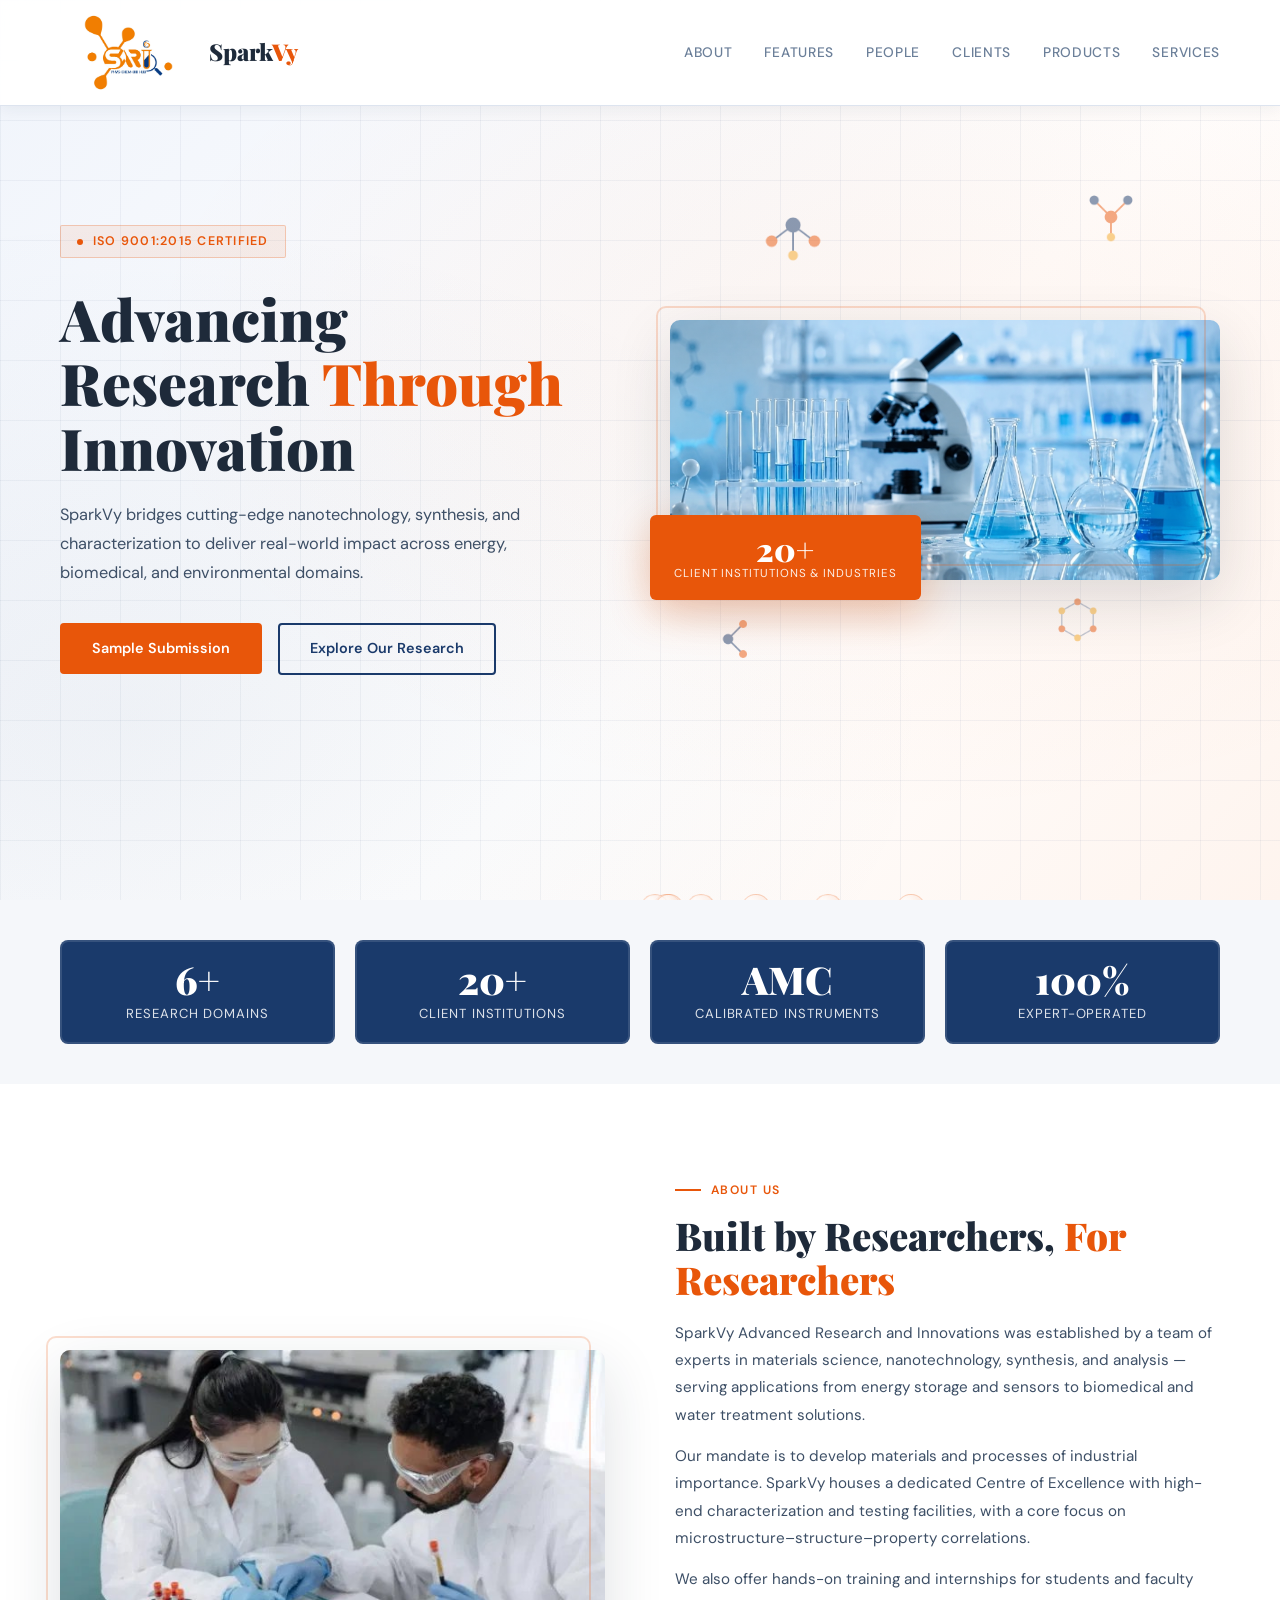
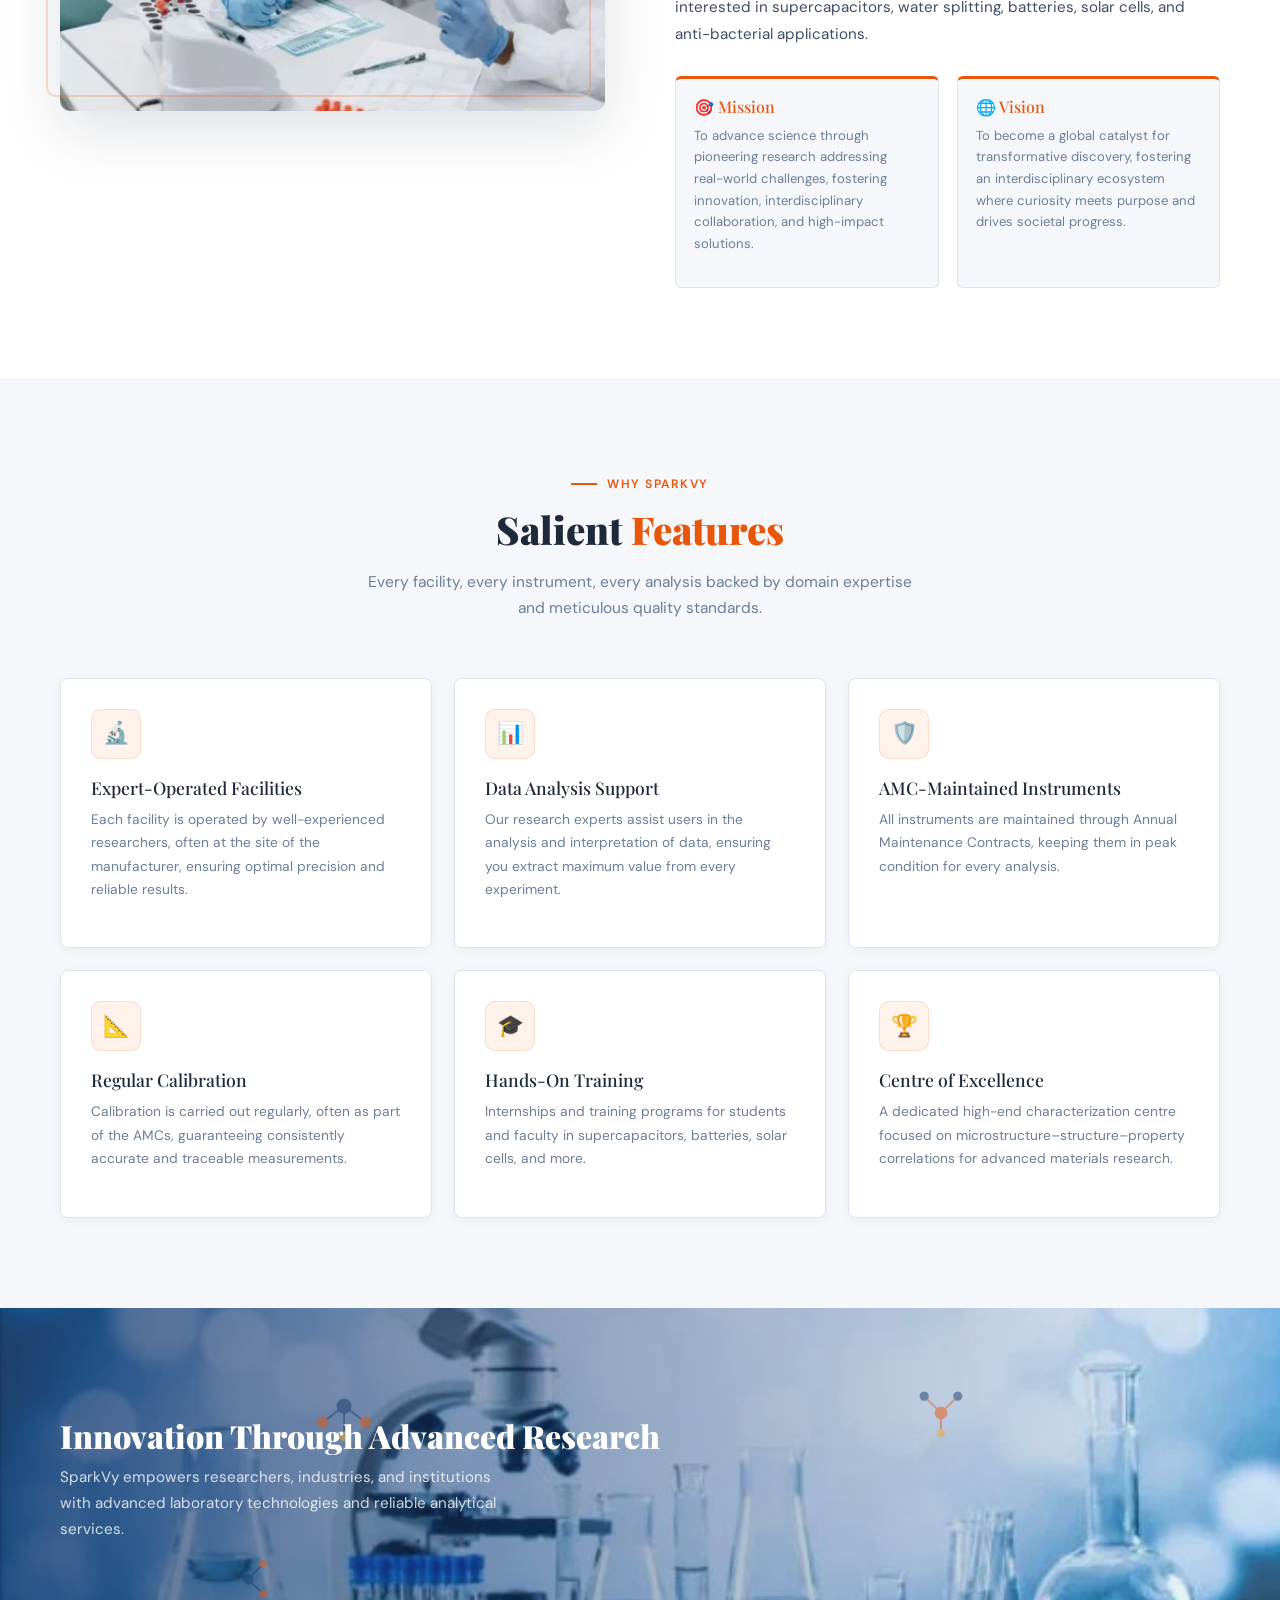
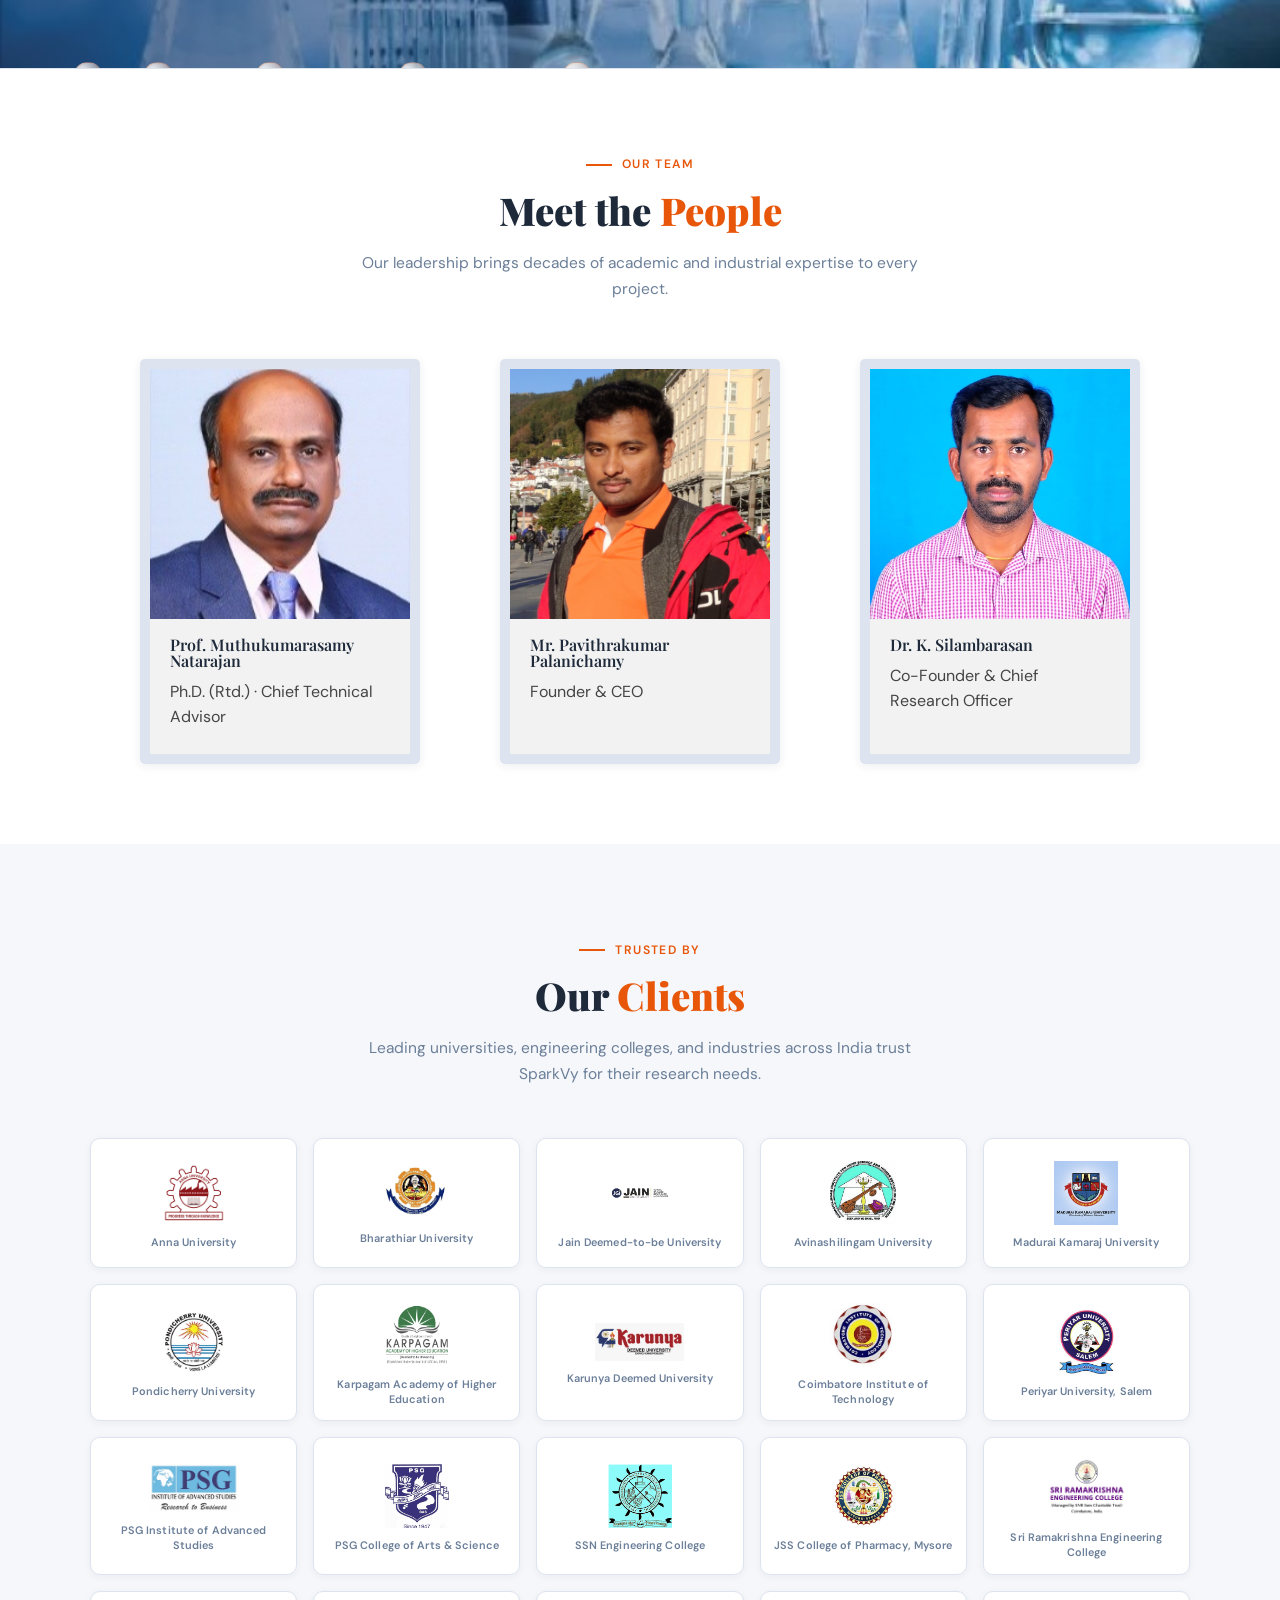
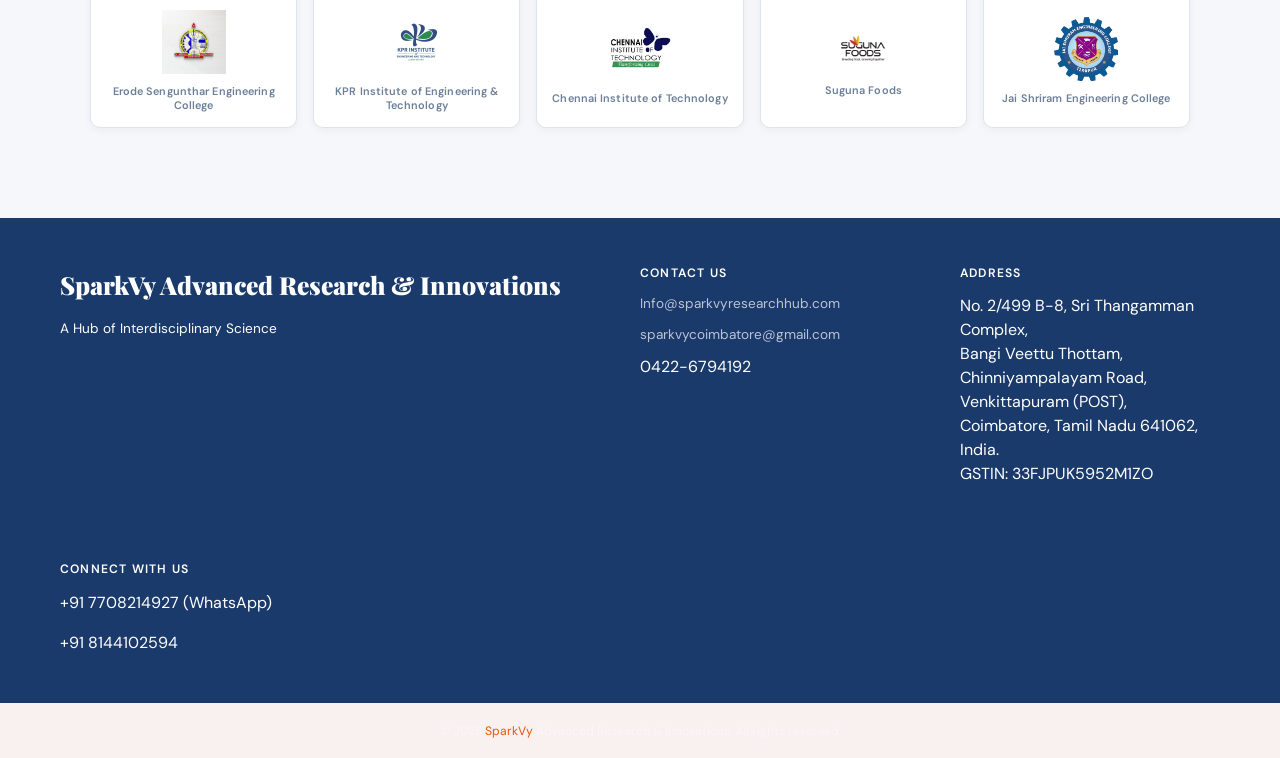
==== frontend/index.html @ 11bf5270 "Reorganize project into frontend and backend for deployment" ====
<!DOCTYPE html>
<html lang="en">
<head>
<meta charset="UTF-8">
<meta name="viewport" content="width=device-width, initial-scale=1.0">
<title>SparkVy – Advanced Research & Innovations</title>
<link href="https://fonts.googleapis.com/css2?family=Playfair+Display:wght@400;700;900&family=DM+Sans:wght@300;400;500;600&display=swap" rel="stylesheet">
<link href="https://cdn.jsdelivr.net/npm/bootstrap@5.3.3/dist/css/bootstrap.min.css" rel="stylesheet">
<link href="assets/chem-fx.css" rel="stylesheet">
<style>
  :root {
    --bg: #f5f7fa;
    --bg-alt: #ffffff;
    --bg-deep: #eef1f7;
    --accent: #e8560a;
    --orange: #d44a00;
    --blue: #1a3a6b;
    --text: #1e2a3a;
    --text-body: #3d4f66;
    --muted: #6b7f99;
    --border: #dde4ef;
    --white: #ffffff;
  }
  * { margin: 0; padding: 0; box-sizing: border-box; }
  html { scroll-behavior: smooth; }
  body { font-family: 'DM Sans', sans-serif; background: var(--bg); color: var(--text); overflow-x: hidden; }

  /* NAV */
  nav {
    position: fixed; top: 0; left: 0; width: 100%; z-index: 1000;
    display: flex; align-items: center; justify-content: space-between;
    padding: 14px 60px;
    background: rgba(255,255,255,0.94);
    backdrop-filter: blur(14px);
    border-bottom: 1px solid var(--border);
    box-shadow: 0 2px 16px rgba(30,42,58,0.07);
  }
  .nav-logo { display: flex; align-items: center; gap: 12px; }
  .nav-logo img { height: 77px; object-fit: contain; }
  .nav-brand { font-family: 'Playfair Display', serif; font-size: 1.45rem; font-weight: 900; color: var(--text); }
  .nav-brand span { color: var(--accent); }
  .nav-links { display: flex; gap: 32px; }
  .nav-links a { color: var(--muted); text-decoration: none; font-size: 0.86rem; font-weight: 500; letter-spacing: 0.05em; text-transform: uppercase; transition: color 0.3s; }
  .nav-links a:hover { color: var(--accent); }
  .nav-cta { background: var(--accent); color: #fff; padding: 10px 22px; border-radius: 4px; font-size: 0.84rem; font-weight: 600; text-decoration: none; transition: background 0.3s, transform 0.2s; }
  .nav-cta:hover { background: var(--orange); transform: translateY(-1px); }

  /* HERO */
  .hero {
    min-height: 100vh;
    display: grid; grid-template-columns: 1fr 1fr; align-items: center;
    padding: 0px 60px -100px; gap: 60px;
    position: relative; overflow: hidden;
    background: linear-gradient(135deg, #f0f4fb 0%, #ffffff 60%, #fef4ee 100%);
  }
  .hero::before {
    content: ''; position: absolute; inset: 0;
    background: radial-gradient(ellipse at 70% 40%, rgba(232,86,10,0.06) 0%, transparent 60%),
                radial-gradient(ellipse at 10% 80%, rgba(26,58,107,0.05) 0%, transparent 50%);
  }
  .hero-grid-bg {
    position: absolute; inset: 0;
    background-image: linear-gradient(rgba(26,58,107,0.05) 1px, transparent 1px),
                      linear-gradient(90deg, rgba(26,58,107,0.05) 1px, transparent 1px);
    background-size: 60px 60px;
  }
  .chem-fx-layer div{
    width: 30px !important;
    height: 30px !important;
}
.chem-fx-layer,
.chem-fx-layer::before,
.chem-fx-layer::after {
    opacity: 1;
    filter: brightness(1.0);
}
  .hero-content { position: relative; z-index: 1; }
  .hero-eyebrow {
    display: inline-flex; align-items: center; gap: 10px;
    background: rgba(232,86,10,0.08); border: 1px solid rgba(232,86,10,0.25);
    padding: 6px 16px; border-radius: 2px; margin-bottom: 28px;
  }
  .hero-eyebrow span { font-size: 0.78rem; letter-spacing: 0.1em; text-transform: uppercase; color: var(--accent); font-weight: 600; }
  .hero-eyebrow .dot { width: 6px; height: 6px; border-radius: 50%; background: var(--accent); }
  .hero h1 { font-family: 'Playfair Display', serif; font-size: clamp(2.6rem, 4.5vw, 3.8rem); line-height: 1.12; font-weight: 900; color: var(--text); margin-bottom: 22px; }
  .hero h1 em { font-style: normal; color: var(--accent); }
  .hero > .hero-content > p { font-size: 1.02rem; line-height: 1.75; color: var(--text-body); max-width: 500px; margin-bottom: 36px; font-weight: 400; }
  .hero-btns { display: flex; gap: 16px; flex-wrap: wrap; }
  .btn-primary { background: var(--accent); color: #fff; padding: 13px 30px; border-radius: 4px; font-size: 0.9rem; font-weight: 600; text-decoration: none; transition: all 0.3s; border: 2px solid var(--accent); }
  .btn-primary:hover { background: var(--orange); border-color: var(--orange); transform: translateY(-2px); box-shadow: 0 8px 24px rgba(232,86,10,0.25); }
  .btn-outline { background: transparent; color: var(--blue); padding: 13px 30px; border-radius: 4px; font-size: 0.9rem; font-weight: 600; text-decoration: none; border: 2px solid var(--blue); transition: all 0.3s; }
  .btn-outline:hover { background: var(--blue); color: #fff; }
  .hero-image-wrap { position: relative; z-index: 1; }
  .hero-image-wrap img { width: 100%; border-radius: 10px; box-shadow: 0 24px 80px rgba(30,42,58,0.18); border: 1px solid var(--border); }
  .hero-badge { position: absolute; bottom: -20px; left: -20px; background: var(--accent); color: #fff; padding: 18px 24px; border-radius: 6px; text-align: center; box-shadow: 0 12px 40px rgba(232,86,10,0.3); }
  .hero-badge .num { font-family: 'Playfair Display', serif; font-size: 2rem; font-weight: 900; line-height: 1; }
  .hero-badge .lbl { font-size: 0.72rem; text-transform: uppercase; letter-spacing: 0.08em; opacity: 0.9; }
  .note-banner { background: rgba(232,86,10,0.06); border: 1px solid rgba(232,86,10,0.2); border-radius: 6px; padding: 14px 20px; margin-top: 36px; display: flex; gap: 10px; align-items: flex-start; max-width: 620px; }
  .note-banner .nt { font-size: 0.78rem; color: var(--accent); font-weight: 700; flex-shrink: 0; margin-top: 2px; }
  .note-banner p { font-size: 0.82rem; color: var(--muted); line-height: 1.6; }
   
  /* STATS */
  .stats-bar { background: transparent; padding: 40px 60px; display: grid; grid-template-columns: repeat(4, minmax(160px,1fr)); gap: 20px; }
  .stat-item {
    display: grid;
    align-items: center;
    justify-items: center;
    gap: 6px;
    background: var(--blue);
    border-radius: 8px;
    padding: 18px 12px;
    border: 2px solid rgba(255,255,255,0.12);
  }
  .stat-item .val { font-family: 'Playfair Display', serif; font-size: 2.4rem; font-weight: 900; color: #fff; line-height: 1; }
  .stat-item .lab { font-size: 0.82rem; color: rgba(255,255,255,0.85); text-transform: uppercase; letter-spacing: 0.07em; }

  /* SHARED */
  section { padding: 90px 60px; }
  .sec-label { display: inline-flex; align-items: center; gap: 10px; margin-bottom: 14px; }
  .sec-label span { font-size: 0.76rem; letter-spacing: 0.12em; text-transform: uppercase; color: var(--accent); font-weight: 600; }
  .sec-label::before { content: ''; display: block; width: 26px; height: 2px; background: var(--accent); }
  h2.sec-title { font-family: 'Playfair Display', serif; font-size: clamp(1.9rem, 3vw, 2.6rem); font-weight: 900; line-height: 1.15; margin-bottom: 18px; color: var(--text); }
  h2.sec-title em { font-style: normal; color: var(--accent); }
  .sec-sub { color: var(--muted); font-size: 0.97rem; line-height: 1.7; max-width: 560px; }

  /* ABOUT */
  .about-section { background: var(--white); display: grid; grid-template-columns: 1fr 1fr; gap: 70px; align-items: center; }
  .about-image { position: relative; }
  .about-image img { width: 100%; border-radius: 10px; box-shadow: 0 20px 60px rgba(30,42,58,0.14); }
  .about-image-accent { position: absolute; top: -14px; left: -14px; width: 100%; height: 100%; border: 2px solid rgba(232,86,10,0.2); border-radius: 10px; pointer-events: none; }
  .about-text p { color: var(--text-body); line-height: 1.8; font-size: 0.95rem; margin-bottom: 14px; }
  .mission-vision { display: grid; grid-template-columns: 1fr 1fr; gap: 18px; margin-top: 28px; }
  .mv-card { background: var(--bg); border: 1px solid var(--border); border-radius: 6px; padding: 18px; border-top: 3px solid var(--accent); }
  .mv-card h4 { font-family: 'Playfair Display', serif; font-size: 1rem; margin-bottom: 8px; color: var(--accent); }
  .mv-card p { font-size: 0.82rem; color: var(--muted); line-height: 1.65; }

  /* FEATURES */
  .features-section { background: var(--bg); }
  .features-header { text-align: center; margin-bottom: 56px; }
  .features-header .sec-label { justify-content: center; }
  .features-header .sec-sub { margin: 0 auto; }
  .features-grid { display: grid; grid-template-columns: repeat(3,1fr); gap: 22px; }
  .feat-card { background: var(--white); border: 1px solid var(--border); border-radius: 8px; padding: 30px; transition: all 0.3s; position: relative; overflow: hidden; box-shadow: 0 2px 10px rgba(30,42,58,0.05); }
  .feat-card::before { content: ''; position: absolute; top: 0; left: 0; right: 0; height: 3px; background: linear-gradient(90deg, var(--accent), var(--orange)); transform: scaleX(0); transform-origin: left; transition: transform 0.3s; }
  .feat-card:hover { transform: translateY(-4px); border-color: rgba(232,86,10,0.2); box-shadow: 0 12px 32px rgba(30,42,58,0.1); }
  .feat-card:hover::before { transform: scaleX(1); }
  .feat-icon { width: 50px; height: 50px; border-radius: 10px; background: rgba(232,86,10,0.08); display: flex; align-items: center; justify-content: center; font-size: 1.35rem; margin-bottom: 18px; border: 1px solid rgba(232,86,10,0.15); }
  .feat-card h3 { font-family: 'Playfair Display', serif; font-size: 1.1rem; margin-bottom: 10px; color: var(--text); }
  .feat-card p { font-size: 0.86rem; color: var(--muted); line-height: 1.7; }

  /* LAB IMAGE BANNER */
  .lab-banner { padding: 0; overflow: hidden; height: 360px; position: relative; }
  .lab-banner img { width: 100%; height: 100%; object-fit: cover; display: block; }
  .lab-banner-overlay { position: absolute; inset: 0; background: linear-gradient(to right, rgba(26,58,107,0.75) 0%, rgba(26,58,107,0.3) 60%, transparent 100%); display: flex; align-items: center; padding: 0 60px; }
  .lab-banner-text h3 { font-family: 'Playfair Display', serif; font-size: 2rem; font-weight: 900; color: #fff; margin-bottom: 10px; }
  .lab-banner-text p { font-size: 0.95rem; color: rgba(255,255,255,0.8); max-width: 460px; line-height: 1.7; }

  /* APPLICATIONS */
  .applications-section { background: var(--bg-deep); }
  .apps-header { text-align: center; margin-bottom: 56px; }
  .apps-header .sec-label { justify-content: center; }
  .apps-grid { display: grid; grid-template-columns: repeat(4,1fr); gap: 18px; }
  .app-tile { aspect-ratio: 1; background: var(--white); border: 1px solid var(--border); border-radius: 8px; padding: 24px 18px; display: flex; flex-direction: column; align-items: center; justify-content: center; text-align: center; gap: 12px; transition: all 0.3s; box-shadow: 0 2px 10px rgba(30,42,58,0.05); }
  .app-tile:hover { background: rgba(232,86,10,0.04); border-color: rgba(232,86,10,0.25); transform: scale(1.03); box-shadow: 0 8px 24px rgba(30,42,58,0.1); }
  .app-tile .icon { font-size: 2rem; }
  .app-tile p { font-size: 0.82rem; font-weight: 500; color: var(--text-body); line-height: 1.4; }

  /* PEOPLE */
  .people-section{background:var(--white);border-top:1px solid var(--border);padding:80px 20px;}
.people-header{text-align:center;margin-bottom:56px;}
.people-header .sec-label{justify-content:center;}
.people-grid{display:grid;grid-template-columns:repeat(3,1fr);gap:80px;max-width:1000px;margin:0 auto;}
.person-card{background:#f2f2f2;border:10px solid var(--border);border-radius:5px;overflow:hidden;transition:all .3s ease;box-shadow:0 2px 10px rgba(30,42,58,.08);}
.person-card:hover{border-color:rgba(232,86,10,.3);transform:translateY(-5px);box-shadow:0 10px 28px rgba(30,42,58,.15);}
.people-img{width:100%;height:250px;object-fit:cover;display:block;}
.person-content{padding:18px 20px 24px;}
.person-card h3{font-family:'Playfair Display',serif;font-size:1.0rem;line-height:1.0;margin-bottom:10px;color:var(--text);font-weight:600;text-align:left;}
.person-card .role{font-size:1rem;color:#444;font-weight:400;line-height:1.6;text-align:left;}
@media(max-width:992px){.people-grid{grid-template-columns:repeat(2,1fr);}}
@media(max-width:600px){.people-grid{grid-template-columns:1fr;}.people-img{height:320px;}}
  /* CLIENTS */
  .clients-section { background: var(--bg); }
  .clients-header { text-align: center; margin-bottom: 50px; }
  .clients-header .sec-label { justify-content: center; }
  .clients-grid { display: grid; grid-template-columns: repeat(5,1fr); gap: 16px; max-width: 1100px; margin: 0 auto; }
  .client-chip {
    background: var(--white); border: 1px solid var(--border); border-radius: 10px;
    padding: 18px 12px 14px; text-align: center;
    display: flex; flex-direction: column; align-items: center; justify-content: center; gap: 10px;
    transition: all 0.25s; box-shadow: 0 2px 8px rgba(30,42,58,0.05);
    min-height: 130px;
  }
  .client-chip:hover { background: var(--white); border-color: rgba(232,86,10,0.35); transform: translateY(-4px); box-shadow: 0 10px 28px rgba(30,42,58,0.1); }
  .client-chip img { width: 100%; max-width: 90px; max-height: 64px; object-fit: contain; object-position: center; filter: grayscale(15%); transition: filter 0.25s; }
  .client-chip:hover img { filter: grayscale(0%); }
  .client-chip .chip-name { font-size: 0.68rem; color: var(--muted); font-weight: 600; line-height: 1.35; letter-spacing: 0.01em; }

  /* FOOTER */
  footer { background: var(--blue); padding: 48px 60px 32px; display: grid; grid-template-columns: 2fr 1fr 1fr; gap: 60px; }
  .footer-brand .nav-brand { font-size: 1.55rem; margin-bottom: 14px; display: block; color: #fff; }
  .footer-brand .nav-brand span { color: var(--accent); }
  .footer-brand p { font-size: 0.85rem; color: #ffffff; line-height: 1.7; max-width: 300px; }
  .footer-col h4 { font-size: 0.76rem; text-transform: uppercase; letter-spacing: 0.1em; color: rgb(255, 255, 255); margin-bottom: 14px; font-weight: 600; }
  .footer-col a { display: block; color: rgba(255,255,255,0.7); font-size: 0.85rem; text-decoration: none; margin-bottom: 10px; transition: color 0.3s; }
  .footer-col a:hover { color: #fff; }
  .footer-col p { color: #ffffff; }
  .footer-bottom { padding: 18px 60px; text-align: center; border-top: 1px solid rgba(255,255,255,0.1); font-size: 0.76rem; color: rgba(255,255,255,0.45); background: rgba(249, 240, 240, 0.985); }
  .footer-bottom span { color: var(--accent); }

  @keyframes fadeUp { from { opacity:0; transform:translateY(24px); } to { opacity:1; transform:translateY(0); } }
  .hero-content > * { animation: fadeUp 0.7s ease both; }
  .hero-content > *:nth-child(1) { animation-delay: 0.1s; }
  .hero-content > *:nth-child(2) { animation-delay: 0.2s; }
  .hero-content > *:nth-child(3) { animation-delay: 0.3s; }
  .hero-content > *:nth-child(4) { animation-delay: 0.4s; }
  .hero-image-wrap { animation: fadeUp 0.8s 0.35s ease both; }

  @media (max-width: 900px) {
    nav { padding: 12px 20px; }
    .nav-links { display: none; }
    section { padding: 60px 20px; }
    .hero { grid-template-columns: 1fr; padding: 100px 20px 60px; }
    .hero-image-wrap { display: none; }
    .clients-grid { grid-template-columns: repeat(3, 1fr); }
    .about-section { grid-template-columns: 1fr; }
    .features-grid { grid-template-columns: 1fr; }
    .people-grid { grid-template-columns: 1fr 1fr; }
    .clients-grid { grid-template-columns: repeat(3,1fr); }
    .apps-grid { grid-template-columns: repeat(2,1fr); }
    .stats-bar { grid-template-columns: repeat(2,1fr); padding: 30px 20px; }
    .lab-banner { height: 220px; }
    .lab-banner-overlay { padding: 0 24px; }
    footer { grid-template-columns: 1fr; gap: 28px; padding: 36px 20px 20px; }
    .footer-bottom { padding: 14px 20px; }
  }
</style>
</head>
<body>

<!-- NAV -->
<nav>
  <div class="nav-logo">
    <img src="images/logo.jpeg" loading="lazy">
    <span class="nav-brand">Spark<span>Vy</span></span>
  </div>
  <div class="nav-links">
    <a href="#about">About</a>
    <a href="#features">Features</a>
    <a href="#people">People</a>
    <a href="#clients">Clients</a>
    <a href="products.html">Products</a>
    <a href="services.html">Services</a>
  </div>
  
  
</nav>

<!-- HERO -->
<section class="hero" id="home">
  <div class="hero-grid-bg"></div>
  <div class="chem-fx-layer"></div>
  <div class="hero-content">
    <div class="hero-eyebrow"><div class="dot"></div><span>ISO 9001:2015 CERTIFIED</span></div>
    <h1>Advancing Research <em>Through</em> Innovation </h1>
    <p>SparkVy bridges cutting-edge nanotechnology, synthesis, and characterization to deliver real-world impact across energy, biomedical, and environmental domains.</p>
    <div class="hero-btns">
      <a href="registration.html" class="btn-primary" id="regBtn" onclick="handleRegClick(event)">Sample Submission</a>
      <a href="#about" class="btn-outline">Explore Our Research</a>
      
    </div>
    
  </div>
  <div class="about-image">
    <img src="images/image1.png" alt="">
    <div class="about-image-accent"></div>

    <div class="hero-badge"><div class="num">20+</div><div class="lbl">Client Institutions & Industries</div></div>
  </div>
</section>

<!-- STATS -->
<div class="stats-bar">
  <div class="stat-item"><div class="val">6+</div><div class="lab">Research Domains</div></div>
  <div class="stat-item"><div class="val">20+</div><div class="lab">Client Institutions</div></div>
  <div class="stat-item"><div class="val">AMC</div><div class="lab">Calibrated Instruments</div></div>
  <div class="stat-item"><div class="val">100%</div><div class="lab">Expert-Operated</div></div>
</div>

<!-- ABOUT -->
<section class="about-section" id="about">
  <div class="about-image reveal">
    <img src="[data-uri]" alt="SparkVy Researchers at Work">
    <div class="about-image-accent"></div>
  </div>
  <div class="about-text reveal delay-1">
    <div class="sec-label"><span>About Us</span></div>
    <h2 class="sec-title">Built by Researchers, <em>For Researchers</em></h2>
    <p>SparkVy Advanced Research and Innovations was established by a team of experts in materials science, nanotechnology, synthesis, and analysis — serving applications from energy storage and sensors to biomedical and water treatment solutions.</p>
    <p>Our mandate is to develop materials and processes of industrial importance. SparkVy houses a dedicated Centre of Excellence with high-end characterization and testing facilities, with a core focus on microstructure–structure–property correlations.</p>
    <p>We also offer hands-on training and internships for students and faculty interested in supercapacitors, water splitting, batteries, solar cells, and anti-bacterial applications.</p>
    <div class="mission-vision">
      <div class="mv-card reveal delay-2">
        <h4>🎯 Mission</h4>
        <p>To advance science through pioneering research addressing real-world challenges, fostering innovation, interdisciplinary collaboration, and high-impact solutions.</p>
      </div>
      <div class="mv-card reveal delay-3">
        <h4>🌐 Vision</h4>
        <p>To become a global catalyst for transformative discovery, fostering an interdisciplinary ecosystem where curiosity meets purpose and drives societal progress.</p>
      </div>
    </div>
  </div>
</section>

<!-- FEATURES -->
<section class="features-section" id="features">
  <div class="features-header reveal">
    <div class="sec-label"><span>Why SparkVy</span></div>
    <h2 class="sec-title">Salient <em>Features</em></h2>
    <p class="sec-sub">Every facility, every instrument, every analysis backed by domain expertise and meticulous quality standards.</p>
  </div>
  <div class="features-grid">
    <div class="feat-card reveal chem-hover-lift"><div class="feat-icon">🔬</div><h3>Expert-Operated Facilities</h3><p>Each facility is operated by well-experienced researchers, often at the site of the manufacturer, ensuring optimal precision and reliable results.</p></div>
    <div class="feat-card reveal delay-1 chem-hover-lift"><div class="feat-icon">📊</div><h3>Data Analysis Support</h3><p>Our research experts assist users in the analysis and interpretation of data, ensuring you extract maximum value from every experiment.</p></div>
    <div class="feat-card reveal delay-2 chem-hover-lift"><div class="feat-icon">🛡️</div><h3>AMC-Maintained Instruments</h3><p>All instruments are maintained through Annual Maintenance Contracts, keeping them in peak condition for every analysis.</p></div>
    <div class="feat-card reveal delay-3 chem-hover-lift"><div class="feat-icon">📐</div><h3>Regular Calibration</h3><p>Calibration is carried out regularly, often as part of the AMCs, guaranteeing consistently accurate and traceable measurements.</p></div>
    <div class="feat-card reveal delay-4 chem-hover-lift"><div class="feat-icon">🎓</div><h3>Hands-On Training</h3><p>Internships and training programs for students and faculty in supercapacitors, batteries, solar cells, and more.</p></div>
    <div class="feat-card reveal delay-5 chem-hover-lift"><div class="feat-icon">🏆</div><h3>Centre of Excellence</h3><p>A dedicated high-end characterization centre focused on microstructure–structure–property correlations for advanced materials research.</p></div>
  </div>
</section>

<!-- LAB BANNER (Image 2 full-width) -->
<div class="lab-banner">
  <img src="[data-uri]" alt="SparkVy Laboratory">
  <div class="lab-banner-overlay">
    <div class="chem-fx-layer"></div>
    <div class="lab-banner-text reveal">
      <h3>Innovation Through Advanced Research</h3>
      <p>SparkVy empowers researchers, industries, and institutions with advanced laboratory technologies and reliable analytical services.</p>
    </div>
  </div>
</div>


<!-- PEOPLE -->
<section class="people-section" id="people">
  <div class="people-header reveal">
    <div class="sec-label"><span>Our Team</span></div>
    <h2 class="sec-title">Meet the <em>People</em></h2>
    <p class="sec-sub" style="margin:0 auto;">Our leadership brings decades of academic and industrial expertise to every project.</p>
  </div>

  <div class="people-grid">
    
    <div class="person-card reveal chem-hover-lift">
      <div class="person-img">
        <img class="people-img" src="images/Muthu.jpg" alt="" loading="lazy">
      </div>
      <div class="person-content">
        <h3>Prof. Muthukumarasamy Natarajan</h3>
        <div class="role">Ph.D. (Rtd.) · Chief Technical Advisor</div>
      </div>
    </div>

    <div class="person-card reveal delay-1 chem-hover-lift">
      <div class="person-img">
        <img class="people-img" src="images/pavi.jpg" alt="" loading="lazy">
      </div>
      <div class="person-content">
        <h3>Mr. Pavithrakumar Palanichamy</h3>
        <div class="role">Founder & CEO</div>
      </div>
    </div>

    <div class="person-card reveal delay-2 chem-hover-lift">
      <div class="person-img">
        <img class="people-img" src="images/silam.jpg" alt="" loading="lazy">
      </div>
      <div class="person-content">
        <h3>Dr. K. Silambarasan</h3>
        <div class="role">Co-Founder & Chief Research Officer</div>
      </div>
    </div>

  </div>
</section>  

<!-- CLIENTS -->
<section class="clients-section" id="clients">
  <div class="clients-header reveal">
    <div class="sec-label"><span>Trusted By</span></div>
    <h2 class="sec-title">Our <em>Clients</em></h2>
    <p class="sec-sub" style="margin:0 auto;">Leading universities, engineering colleges, and industries across India trust SparkVy for their research needs.</p>
  </div>
  <div class="clients-grid reveal delay-1">
    <div class="client-chip">
      <img src="images/1_Anna University.png" alt="Anna University" loading="lazy">
      <span class="chip-name">Anna University</span>
    </div>
    <div class="client-chip">
      <img src="images/2_Bharathiar University.webp" alt="Bharathiar University" loading="lazy">
      <span class="chip-name">Bharathiar University</span>
    </div>
    <div class="client-chip">
      <img src="images/2_Jain University.jpeg" alt="Jain University" loading="lazy">
      <span class="chip-name">Jain Deemed-to-be University</span>
    </div>
    <div class="client-chip">
      <img src="images/3_Avinashilingam university.jpg" alt="Avinashilingam University" loading="lazy">
      <span class="chip-name">Avinashilingam University</span>
    </div>
    <div class="client-chip">
      <img src="images/4_Madurai Kamaraj University.jpg" alt="Madurai Kamaraj University" loading="lazy">
      <span class="chip-name">Madurai Kamaraj University</span>
    </div>
    <div class="client-chip">
      <img src="images/4_Puducheryy university.jpeg" alt="Pondicherry University" loading="lazy">
      <span class="chip-name">Pondicherry University</span>
    </div>
    <div class="client-chip">
      <img src="images/5_karpagam.jpg" alt="Karpagam Academy of Higher Education" loading="lazy">
      <span class="chip-name">Karpagam Academy of Higher Education</span>
    </div>
    <div class="client-chip">
      <img src="images/6_.jpg" alt="Karunya Deemed University" loading="lazy">
      <span class="chip-name">Karunya Deemed University</span>
    </div>
    <div class="client-chip">
      <img src="images/7_CIT.jpg" alt="Coimbatore Institute of Technology" loading="lazy">
      <span class="chip-name">Coimbatore Institute of Technology</span>
    </div>
    <div class="client-chip">
      <img src="images/7_Periyar University.jpg" alt="Periyar University" loading="lazy">
      <span class="chip-name">Periyar University, Salem</span>
    </div>
    <div class="client-chip">
      <img src="images/8.jpg" alt="PSG Institute of Advanced Studies" loading="lazy">
      <span class="chip-name">PSG Institute of Advanced Studies</span>
    </div>
    <div class="client-chip">
      <img src="images/9_PSG_CAS.jpg" alt="PSG College of Arts & Science" loading="lazy">
      <span class="chip-name">PSG College of Arts &amp; Science</span>
    </div>
    <div class="client-chip">
      <img src="images/10_SSN-engineering-college-logo.png" alt="SSN Engineering College" loading="lazy">
      <span class="chip-name">SSN Engineering College</span>
    </div>
    <div class="client-chip">
      <img src="images/11_JSS Mysore.png" alt="JSS College of Pharmacy Mysore" loading="lazy">
      <span class="chip-name">JSS College of Pharmacy, Mysore</span>
    </div>
    <div class="client-chip">
      <img src="images/12_SREC.png" alt="Sri Ramakrishna Engineering College" loading="lazy">
      <span class="chip-name">Sri Ramakrishna Engineering College</span>
    </div>
    <div class="client-chip">
      <img src="images/13_Erode Sengunthar.jpeg" alt="Erode Sengunthar Engineering College" loading="lazy">
      <span class="chip-name">Erode Sengunthar Engineering College</span>
    </div>
    <div class="client-chip">
      <img src="images/14_KPR.jpg" alt="KPR Institute of Engineering and Technology" loading="lazy">
      <span class="chip-name">KPR Institute of Engineering &amp; Technology</span>
    </div>
    <div class="client-chip">
      <img src="images/15_CIT Chennai logo.jpeg" alt="Chennai Institute of Technology" loading="lazy">
      <span class="chip-name">Chennai Institute of Technology</span>
    </div>
    <div class="client-chip">
      <img src="images/16_Suguna Foods.png" alt="Suguna Foods" loading="lazy">
      <span class="chip-name">Suguna Foods</span>
    </div>
    <div class="client-chip">
      <img src="images/Jaishriram.jpg" alt="Jai Shriram Engineering College" loading="lazy">
      <span class="chip-name">Jai Shriram Engineering College</span>
    </div>
  </div>
</section>

<!-- FOOTER -->
<footer>
  <div class="footer-brand">
    <span class="nav-brand">SparkVy Advanced Research &amp; Innovations</span>
    <p>A Hub of Interdisciplinary Science</p>
  </div>
  <div class="footer-col">
    <h4>Contact Us</h4>
    <a href="mailto:Info@sparkvyresearchhub.com">Info@sparkvyresearchhub.com</a>
    <a href="mailto:sparkvycoimbatore@gmail.com">sparkvycoimbatore@gmail.com</a>
    <p>0422-6794192</p>
  </div>
  <div class="footer-col">
    <h4>Address</h4>
    <p>No. 2/499 B-8, Sri Thangamman Complex,<br>
       Bangi Veettu Thottam, Chinniyampalayam Road,<br>
       Venkittapuram (POST),<br>
       Coimbatore, Tamil Nadu 641062,<br>
       India.<br>
       GSTIN: 33FJPUK5952M1ZO</p>
  </div>
  <div class="footer-col">
    <h4>Connect With Us</h4>
    <p>+91 7708214927 (WhatsApp)</p>
    <p>+91 8144102594</p>
  </div>
</footer>
<div class="footer-bottom">© 2025 <span>SparkVy</span> Advanced Research &amp; Innovations. All rights reserved.</div>
<script src="https://cdn.jsdelivr.net/npm/bootstrap@5.3.3/dist/js/bootstrap.bundle.min.js"></script>

<!-- ═══════════════════════════════════════════════
     AUTH MODAL
═══════════════════════════════════════════════ -->
<style>
  /* ── Modal Overlay ── */
  #authOverlay {
    display: none;
    position: fixed; inset: 0; z-index: 2000;
    background: rgba(10,22,40,0.72);
    backdrop-filter: blur(6px);
    align-items: center; justify-content: center;
  }
  #authOverlay.open { display: flex; }

  #authBox {
    background: #fff;
    border-radius: 16px;
    padding: 40px 36px 32px;
    width: 100%; max-width: 420px;
    box-shadow: 0 32px 80px rgba(10,22,40,0.22);
    position: relative;
    animation: slideUp 0.28s ease;
  }
  @keyframes slideUp {
    from { opacity:0; transform: translateY(24px); }
    to   { opacity:1; transform: translateY(0); }
  }

  #authBox .close-btn {
    position: absolute; top: 14px; right: 18px;
    font-size: 1.5rem; color: #6b7f99; cursor: pointer;
    background: none; border: none; line-height: 1;
  }
  #authBox .close-btn:hover { color: #e8560a; }

  #authBox .auth-logo {
    font-family: 'Playfair Display', serif;
    font-size: 1.35rem; font-weight: 900; color: #1e2a3a;
    margin-bottom: 6px;
  }
  #authBox .auth-logo span { color: #e8560a; }
  #authBox .auth-sub {
    font-size: 0.85rem; color: #6b7f99; margin-bottom: 24px;
  }

  /* Tabs */
  #authTabs { display: flex; gap: 0; margin-bottom: 24px; border-bottom: 2px solid #dde4ef; }
  .auth-tab {
    flex: 1; padding: 10px 0; text-align: center;
    font-size: 0.85rem; font-weight: 600; color: #6b7f99;
    cursor: pointer; border-bottom: 2px solid transparent;
    margin-bottom: -2px; transition: all 0.2s;
    background: none; border-top: none; border-left: none; border-right: none;
  }
  .auth-tab.active { color: #e8560a; border-bottom-color: #e8560a; }

  /* Form fields */
  .auth-panel { display: none; }
  .auth-panel.active { display: block; }

  .auth-field { margin-bottom: 16px; }
  .auth-field label {
    display: block; font-size: 0.78rem; font-weight: 600;
    color: #1e2a3a; margin-bottom: 6px; letter-spacing: 0.04em;
    text-transform: uppercase;
  }
  .auth-field input {
    width: 100%; padding: 11px 14px;
    border: 1.5px solid #dde4ef; border-radius: 6px;
    font-size: 0.9rem; color: #1e2a3a; outline: none;
    transition: border-color 0.2s;
    font-family: 'DM Sans', sans-serif;
  }
  .auth-field input:focus { border-color: #e8560a; }

  .auth-submit {
    width: 100%; padding: 12px;
    background: #e8560a; color: #fff;
    border: none; border-radius: 6px;
    font-size: 0.92rem; font-weight: 700;
    cursor: pointer; margin-top: 4px;
    font-family: 'DM Sans', sans-serif;
    transition: background 0.2s, transform 0.15s;
  }
  .auth-submit:hover { background: #d44a00; transform: translateY(-1px); }

  .auth-msg {
    font-size: 0.82rem; margin-top: 12px;
    padding: 10px 14px; border-radius: 6px;
    display: none;
  }
  .auth-msg.error { background: #fff1f0; color: #c0392b; border: 1px solid #f5c6cb; display: block; }
  .auth-msg.success { background: #f0fff4; color: #27ae60; border: 1px solid #c3e6cb; display: block; }

  /* Logged-in strip */
  #userStrip {
    display: none;
    position: fixed; top: 72px; right: 0; left: 0; z-index: 999;
    background: #1a3a6b; color: #fff;
    padding: 8px 60px; font-size: 0.82rem;
    display: none; align-items: center; justify-content: flex-end; gap: 16px;
  }
  #userStrip.show { display: flex; }
  #userStrip a {
    color: rgba(255,255,255,0.75); text-decoration: none;
    font-size: 0.8rem; cursor: pointer;
  }
  #userStrip a:hover { color: #e8560a; }
</style>

<!-- User Strip (shown when logged in) -->
<div id="userStrip">
  <span id="stripName"></span>
  <a onclick="logout()">Sign out</a>
</div>

<!-- Auth Modal -->
<div id="authOverlay">
  <div id="authBox">
    <button class="close-btn" onclick="closeAuth()">×</button>
    <div class="auth-logo">Spark<span>Vy</span></div>
    <div class="auth-sub">Sign in to access the registration form</div>

    <div id="authTabs">
      <button class="auth-tab active" onclick="switchTab('login')">Login</button>
      <button class="auth-tab" onclick="switchTab('register')">Create Account</button>
    </div>

    <!-- LOGIN PANEL -->
    <div id="loginPanel" class="auth-panel active">
      <div class="auth-field">
        <label>Email Address</label>
        <input type="email" id="loginEmail" placeholder="you@example.com">
      </div>
      <div class="auth-field">
        <label>Password</label>
        <input type="password" id="loginPassword" placeholder="••••••••">
      </div>
      <button class="auth-submit" onclick="doLogin()">Sign In</button>
      <div id="loginMsg" class="auth-msg"></div>
    </div>

    <!-- REGISTER PANEL -->
    <div id="registerPanel" class="auth-panel">
      <div class="auth-field">
        <label>Full Name</label>
        <input type="text" id="regName" placeholder="Your full name">
      </div>
      <div class="auth-field">
        <label>Email Address</label>
        <input type="email" id="regEmail" placeholder="you@example.com">
      </div>
      <div class="auth-field">
        <label>Password</label>
        <input type="password" id="regPassword" placeholder="Minimum 6 characters">
      </div>
      <button class="auth-submit" onclick="doRegister()">Create Account</button>
      <div id="registerMsg" class="auth-msg"></div>
    </div>
  </div>
</div>

<script>
  /* ─────────────────────────────────────────────
     SPARKVY AUTH SYSTEM
     Admin email: sparkVy@gmail.com  → admin.html
     All others  → registration.html
  ───────────────────────────────────────────── */

  const ADMIN_EMAIL = 'sparkvycoimbatore@gmail.com'; // case-insensitive check
  const SESSION_KEY = 'sparkvy_session';
  // Local dev talks to your local FastAPI server; anywhere else (e.g. Vercel)
  // talks to your deployed Render backend. Replace the URL below with your
  // actual Render backend URL after you deploy it.
  const API_BASE = (['localhost','127.0.0.1'].includes(window.location.hostname))
    ? 'http://127.0.0.1:8000'
    : 'https://sparkvy-backend.onrender.com';

  /* ── Helpers ── */
  function getSession() {
    return JSON.parse(sessionStorage.getItem(SESSION_KEY) || 'null');
  }
  function setSession(user) {
    sessionStorage.setItem(SESSION_KEY, JSON.stringify(user));
  }
  function clearSession() {
    sessionStorage.removeItem(SESSION_KEY);
  }

  /* ── On page load: restore strip if already logged in ── */
  (function init() {
    const s = getSession();
    if (s) showStrip(s);
  })();

  function showStrip(user) {
    const strip = document.getElementById('userStrip');
    document.getElementById('stripName').textContent = '👤 ' + (user.name || user.email);
    strip.classList.add('show');
  }

  /* ── Button click handler ── */
  function handleRegClick(e) {
    e.preventDefault();
    const session = getSession();

    if (session) {
      // Already logged in → go straight to destination
      redirect(session.email);
    } else {
      // Not logged in → show auth modal
      openAuth();
    }
  }

  function redirect(email) {
    if (email.trim().toLowerCase() === ADMIN_EMAIL) {
      window.location.href = 'admin.html';
    } else {
      window.location.href = 'registration.html';
    }
  }

  /* ── Modal controls ── */
  function openAuth() {
    document.getElementById('authOverlay').classList.add('open');
    clearMessages();
  }
  function closeAuth() {
    document.getElementById('authOverlay').classList.remove('open');
  }
  // Close on overlay click
  document.getElementById('authOverlay').addEventListener('click', function(e) {
    if (e.target === this) closeAuth();
  });

  function switchTab(tab) {
    document.querySelectorAll('.auth-tab').forEach((t, i) => {
      t.classList.toggle('active', (tab === 'login' && i === 0) || (tab === 'register' && i === 1));
    });
    document.getElementById('loginPanel').classList.toggle('active', tab === 'login');
    document.getElementById('registerPanel').classList.toggle('active', tab === 'register');
    clearMessages();
  }

  function clearMessages() {
    ['loginMsg','registerMsg'].forEach(id => {
      const el = document.getElementById(id);
      el.className = 'auth-msg';
      el.textContent = '';
    });
  }

  /* ── Login ── */
  async function doLogin() {
    const email    = document.getElementById('loginEmail').value.trim();
    const password = document.getElementById('loginPassword').value;
    const msg      = document.getElementById('loginMsg');

    if (!email || !password) {
      showMsg(msg, 'error', 'Please fill in all fields.');
      return;
    }

    // Allow admin login even if not registered (special account)
    const isAdmin = email.toLowerCase() === ADMIN_EMAIL;

    if (isAdmin) {
      const sessionUser = { email, name: 'Admin', password };
      setSession(sessionUser);
      showStrip(sessionUser);
      showMsg(msg, 'success', 'Login successful! Redirecting…');
      setTimeout(() => { closeAuth(); redirect(email); }, 900);
      return;
    }

    try {
      const res  = await fetch(`${API_BASE}/login`, {
        method: 'POST',
        headers: { 'Content-Type': 'application/json' },
        body: JSON.stringify({ email, password })
      });
      const data = await res.json();

      if (!res.ok) {
        showMsg(msg, 'error', data.detail || 'Invalid email or password.');
        return;
      }

      const sessionUser = { name: data.name, email: data.email };
      setSession(sessionUser);
      showStrip(sessionUser);
      showMsg(msg, 'success', 'Login successful! Redirecting…');

      setTimeout(() => {
        closeAuth();
        redirect(email);
      }, 900);
    } catch (err) {
      console.error(err);
      showMsg(msg, 'error', 'Could not reach the server. Please try again.');
    }
  }

  /* ── Register ── */
  async function doRegister() {
    const name     = document.getElementById('regName').value.trim();
    const email    = document.getElementById('regEmail').value.trim();
    const password = document.getElementById('regPassword').value;
    const msg      = document.getElementById('registerMsg');

    if (!name || !email || !password) {
      showMsg(msg, 'error', 'Please fill in all fields.');
      return;
    }
    if (password.length < 6) {
      showMsg(msg, 'error', 'Password must be at least 6 characters.');
      return;
    }

    try {
      const res  = await fetch(`${API_BASE}/signup`, {
        method: 'POST',
        headers: { 'Content-Type': 'application/json' },
        body: JSON.stringify({ name, email, password })
      });
      const data = await res.json();

      if (!res.ok) {
        showMsg(msg, 'error', data.detail || 'Could not create account.');
        return;
      }

      const newUser = { name, email };
      setSession(newUser);
      showStrip(newUser);

      showMsg(msg, 'success', 'Account created! Redirecting…');
      setTimeout(() => {
        closeAuth();
        redirect(email);
      }, 900);
    } catch (err) {
      console.error(err);
      showMsg(msg, 'error', 'Could not reach the server. Please try again.');
    }
  }

  /* ── Sign out ── */
  function logout() {
    clearSession();
    document.getElementById('userStrip').classList.remove('show');
  }

  /* ── Utility ── */
  function showMsg(el, type, text) {
    el.className = 'auth-msg ' + type;
    el.textContent = text;
  }

  // Enter key support
  document.addEventListener('keydown', function(e) {
    if (e.key === 'Enter' && document.getElementById('authOverlay').classList.contains('open')) {
      const loginActive = document.getElementById('loginPanel').classList.contains('active');
      loginActive ? doLogin() : doRegister();
    }
    if (e.key === 'Escape') closeAuth();
  });
</script>

<!-- Chemistry motion fx + scroll reveal -->
<script src="assets/chem-fx.js"></script>
<script>
  chemInjectFx('.hero .chem-fx-layer', { molecules: 4, bubbles: 7, avoidLeft: 0.46 });
  chemInjectFx('.lab-banner-overlay .chem-fx-layer', { molecules: 3, bubbles: 5 });
</script>
   </body>
</html>
---- frontend/assets/chem-fx.css ----
/* ════════════════════════════════════════════════════════════
   SparkVy — Shared Chemistry Motion & Scroll-Reveal System
   Drop-in ambient animations for hero/section backgrounds.
   Colors are read from each page's own CSS variables where
   possible (--accent, --blue), with safe fallbacks.
════════════════════════════════════════════════════════════ */

:root{
  --chem-accent: var(--accent, #e8560a);
  --chem-blue: var(--blue, #1a3a6b);
  --chem-gold: var(--accent2, #f5a623);
}

/* Respect reduced-motion preference: kill all ambient motion */
@media (prefers-reduced-motion: reduce){
  .chem-fx-layer, .molecule, .chem-bubble, .reveal { animation: none !important; transition: none !important; }
}

/* ── Layer container — absolutely positioned inside any
   position:relative section, sits behind real content ── */
.chem-fx-layer{
  position: absolute; inset: 0;
  overflow: hidden;
  pointer-events: none;
  z-index: 0;
}

/* ── Floating molecules (atoms + bonds) ── */
.molecule{ position: absolute; opacity: 0.5; will-change: transform; }
.molecule svg{ display: block; }

@keyframes chemDriftA{
  0%   { transform: translate(0,0) rotate(0deg); }
  50%  { transform: translate(26px,-34px) rotate(8deg); }
  100% { transform: translate(0,0) rotate(0deg); }
}
@keyframes chemDriftB{
  0%   { transform: translate(0,0) rotate(0deg); }
  50%  { transform: translate(-22px,30px) rotate(-9deg); }
  100% { transform: translate(0,0) rotate(0deg); }
}
@keyframes chemDriftC{
  0%   { transform: translate(0,0) rotate(0deg); }
  50%  { transform: translate(16px,24px) rotate(6deg); }
  100% { transform: translate(0,0) rotate(0deg); }
}
@keyframes chemSpinSlow{
  0%   { transform: rotate(0deg); }
  100% { transform: rotate(360deg); }
}

.molecule.drift-a{ animation: chemDriftA 15s ease-in-out infinite; }
.molecule.drift-b{ animation: chemDriftB 19s ease-in-out infinite; }
.molecule.drift-c{ animation: chemDriftC 17s ease-in-out infinite; }
.molecule.spin-slow{ animation: chemSpinSlow 60s linear infinite; }

/* ── Rising bubbles (electrolysis / beaker effervescence) ── */
.chem-bubble{
  position: absolute; bottom: -24px; border-radius: 50%;
  background: radial-gradient(circle at 30% 30%, rgba(255,255,255,0.95), rgba(232,86,10,0.16));
  border: 1px solid rgba(232,86,10,0.22);
  will-change: transform, opacity;
}
@keyframes chemBubbleRise{
  0%   { transform: translateY(0) scale(1); opacity: 0; }
  8%   { opacity: 0.55; }
  85%  { opacity: 0.3; }
  100% { transform: translateY(-620px) scale(1.35); opacity: 0; }
}
.chem-bubble{ animation: chemBubbleRise linear infinite; }

/* ── Slow pulsing glow, e.g. behind a flask/photo ── */
@keyframes chemPulseGlow{
  0%, 100% { opacity: 0.35; transform: scale(1); }
  50%      { opacity: 0.6;  transform: scale(1.06); }
}
.chem-glow{
  position: absolute; border-radius: 50%;
  background: radial-gradient(circle, rgba(232,86,10,0.22) 0%, transparent 70%);
  animation: chemPulseGlow 6s ease-in-out infinite;
  pointer-events: none;
}

/* ── Dotted "bond" connector line that draws itself in ── */
.chem-bond-draw{ stroke-dasharray: 240; stroke-dashoffset: 240; animation: chemDrawBond 2.4s ease forwards; }
@keyframes chemDrawBond{ to { stroke-dashoffset: 0; } }

/* ── Scroll reveal utility ── */
.reveal{
  opacity: 0;
  transform: translateY(28px);
  transition: opacity 0.7s cubic-bezier(.22,1,.36,1), transform 0.7s cubic-bezier(.22,1,.36,1);
}
.reveal.in{ opacity: 1; transform: translateY(0); }
.reveal.delay-1{ transition-delay: 0.08s; }
.reveal.delay-2{ transition-delay: 0.16s; }
.reveal.delay-3{ transition-delay: 0.24s; }
.reveal.delay-4{ transition-delay: 0.32s; }
.reveal.delay-5{ transition-delay: 0.4s; }
.reveal.delay-6{ transition-delay: 0.48s; }

/* ── Gentle hover lift, reused on cards across pages ── */
.chem-hover-lift{ transition: transform 0.3s ease, box-shadow 0.3s ease; }
.chem-hover-lift:hover{ transform: translateY(-6px); box-shadow: 0 18px 40px rgba(30,42,58,0.14); }

/* ── Reduce molecule/bubble count on small screens for performance ── */
@media (max-width: 760px){
  .molecule.hide-mobile, .chem-bubble.hide-mobile{ display: none; }
  /* Shrink + fade remaining molecules and nudge them toward the
     edges so they don't compete with centered hero text on narrow
     screens (most hero copy is centered at mobile widths). */
  .molecule{ opacity: 0.32; transform-origin: center; }
  .molecule svg{ width: 70%; height: 70%; }
}
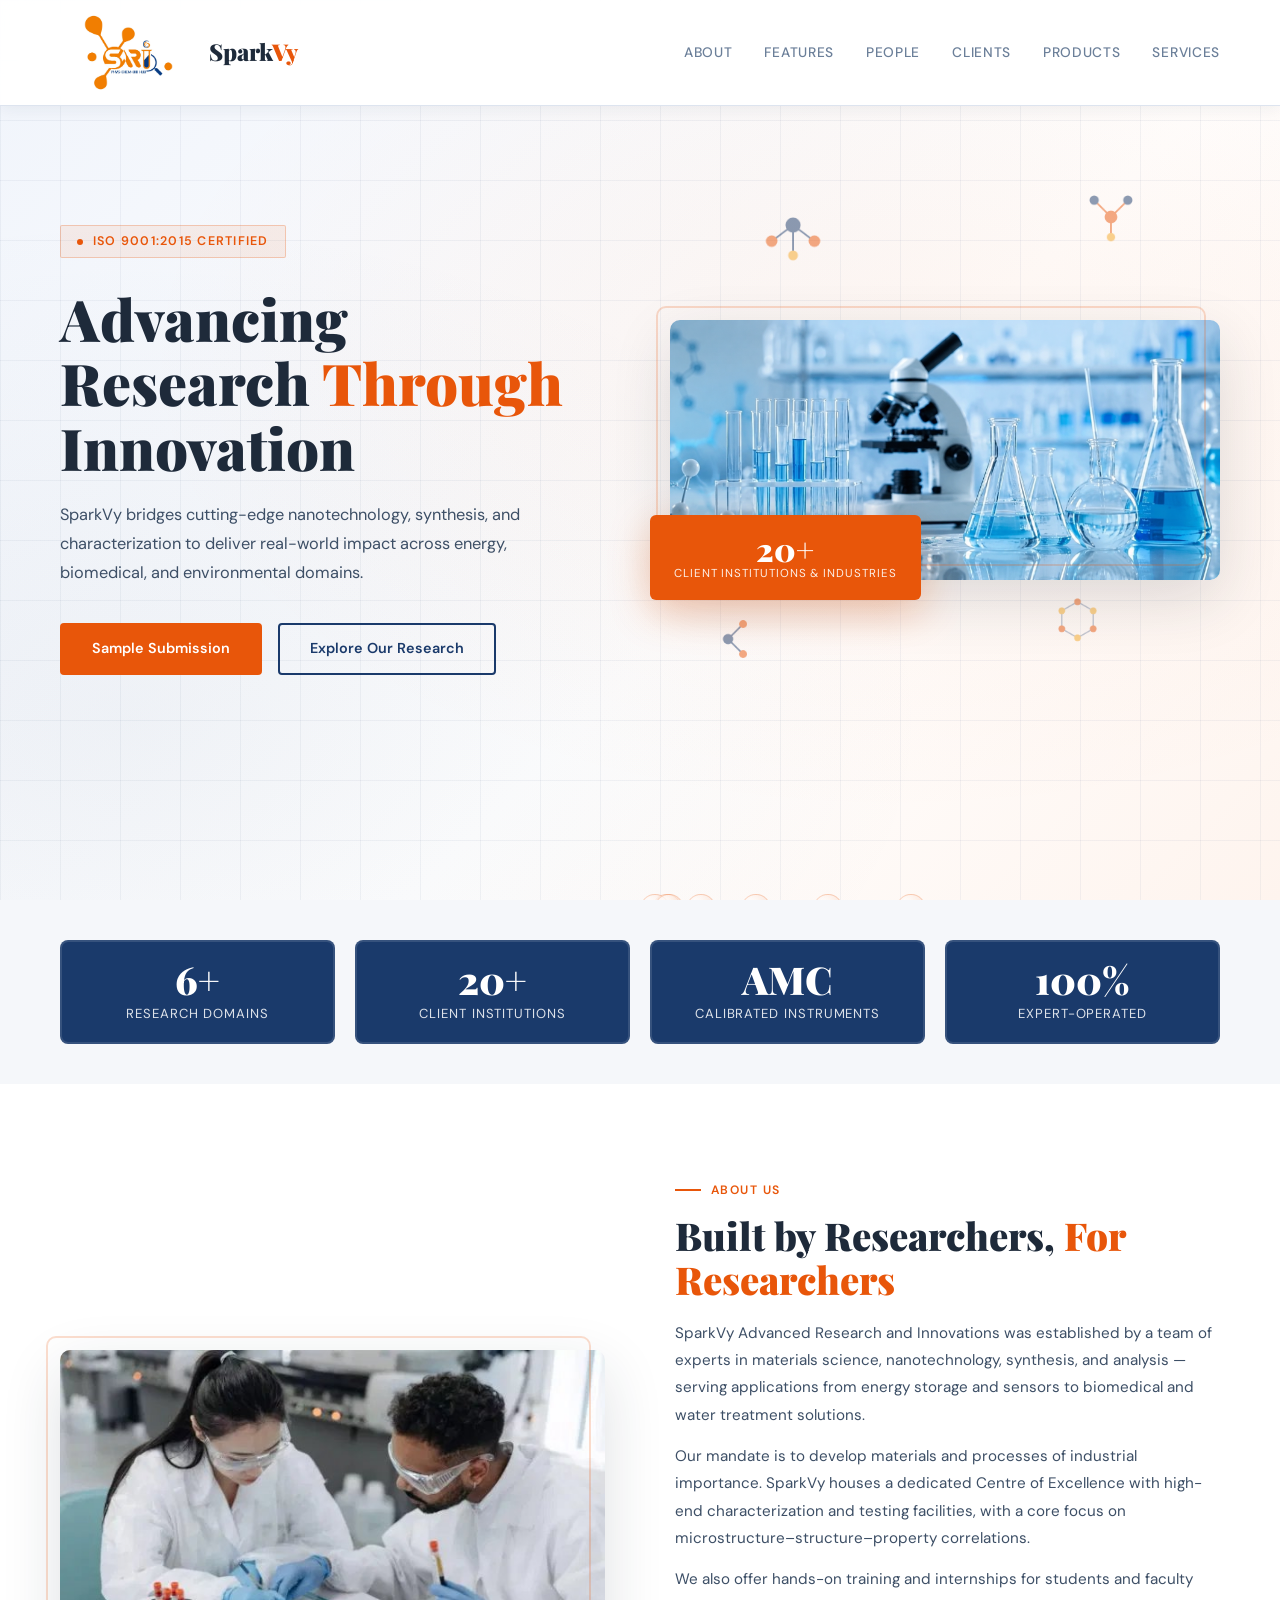
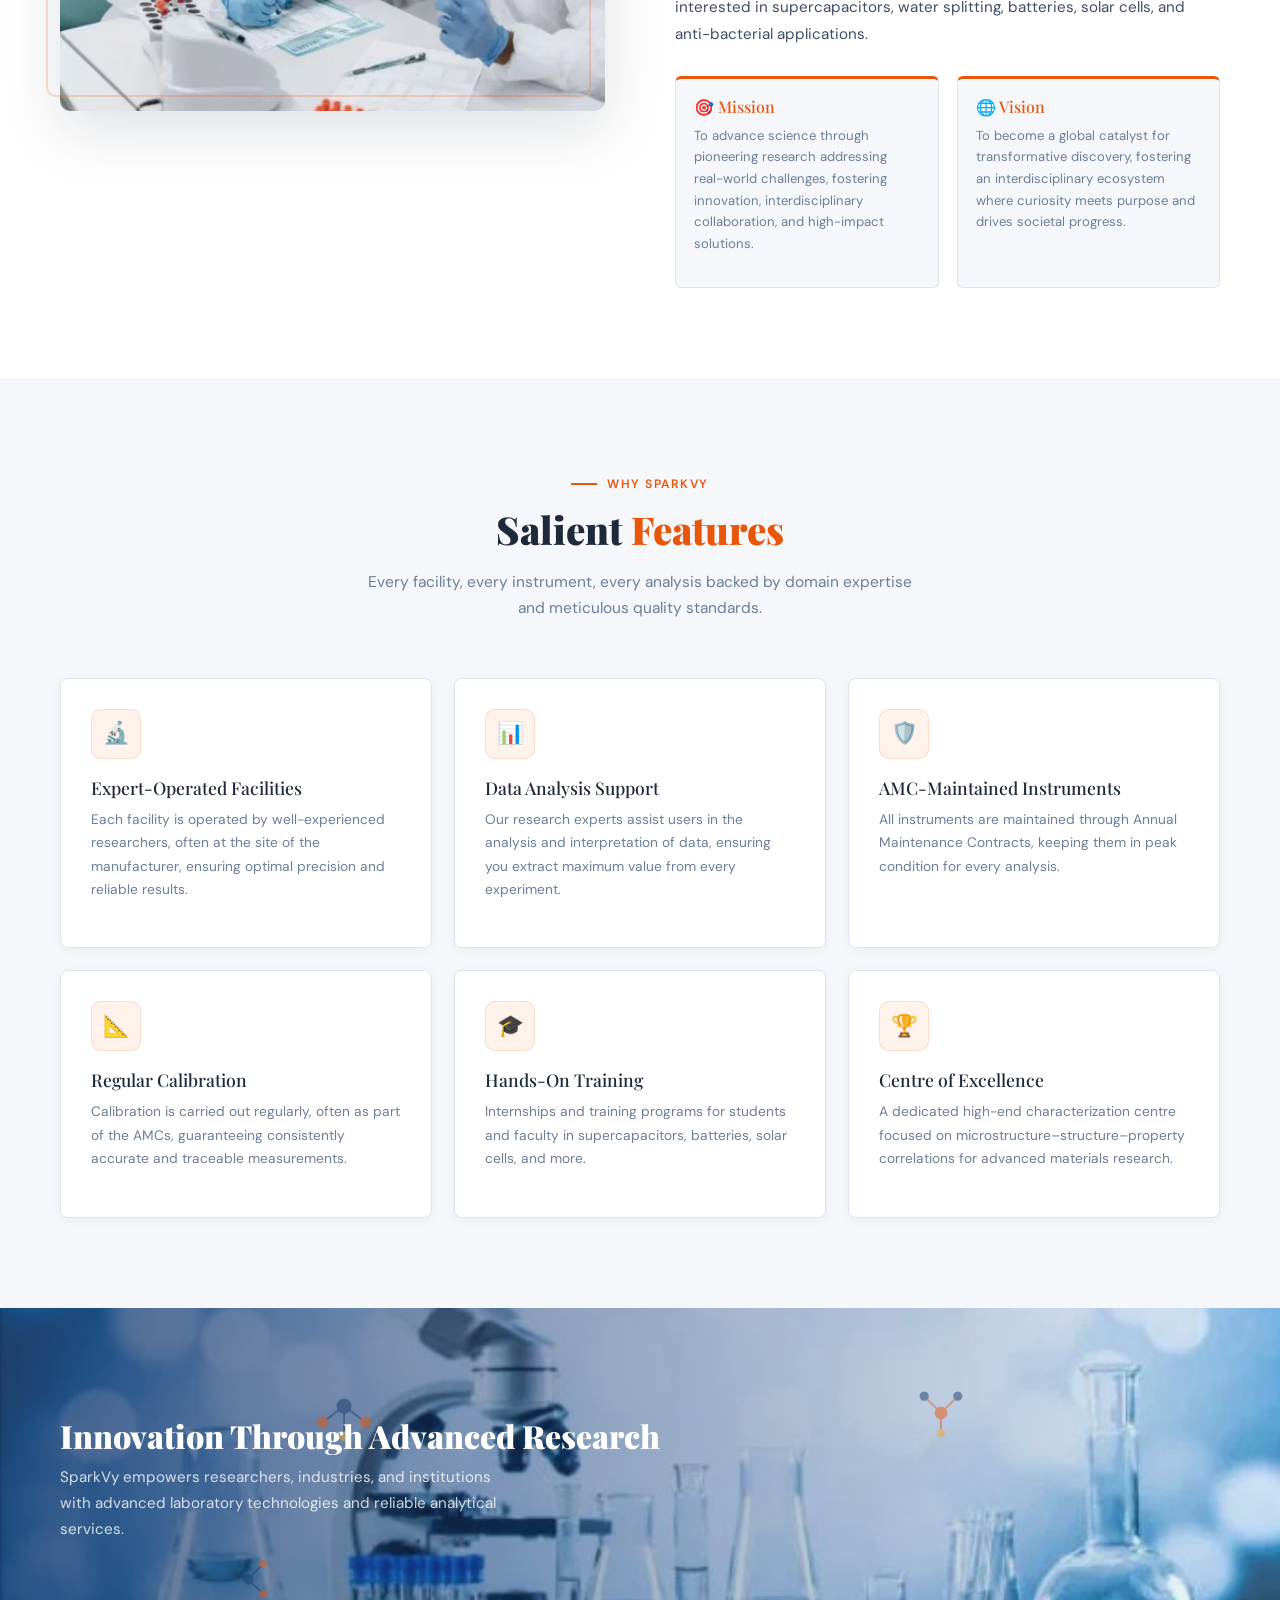
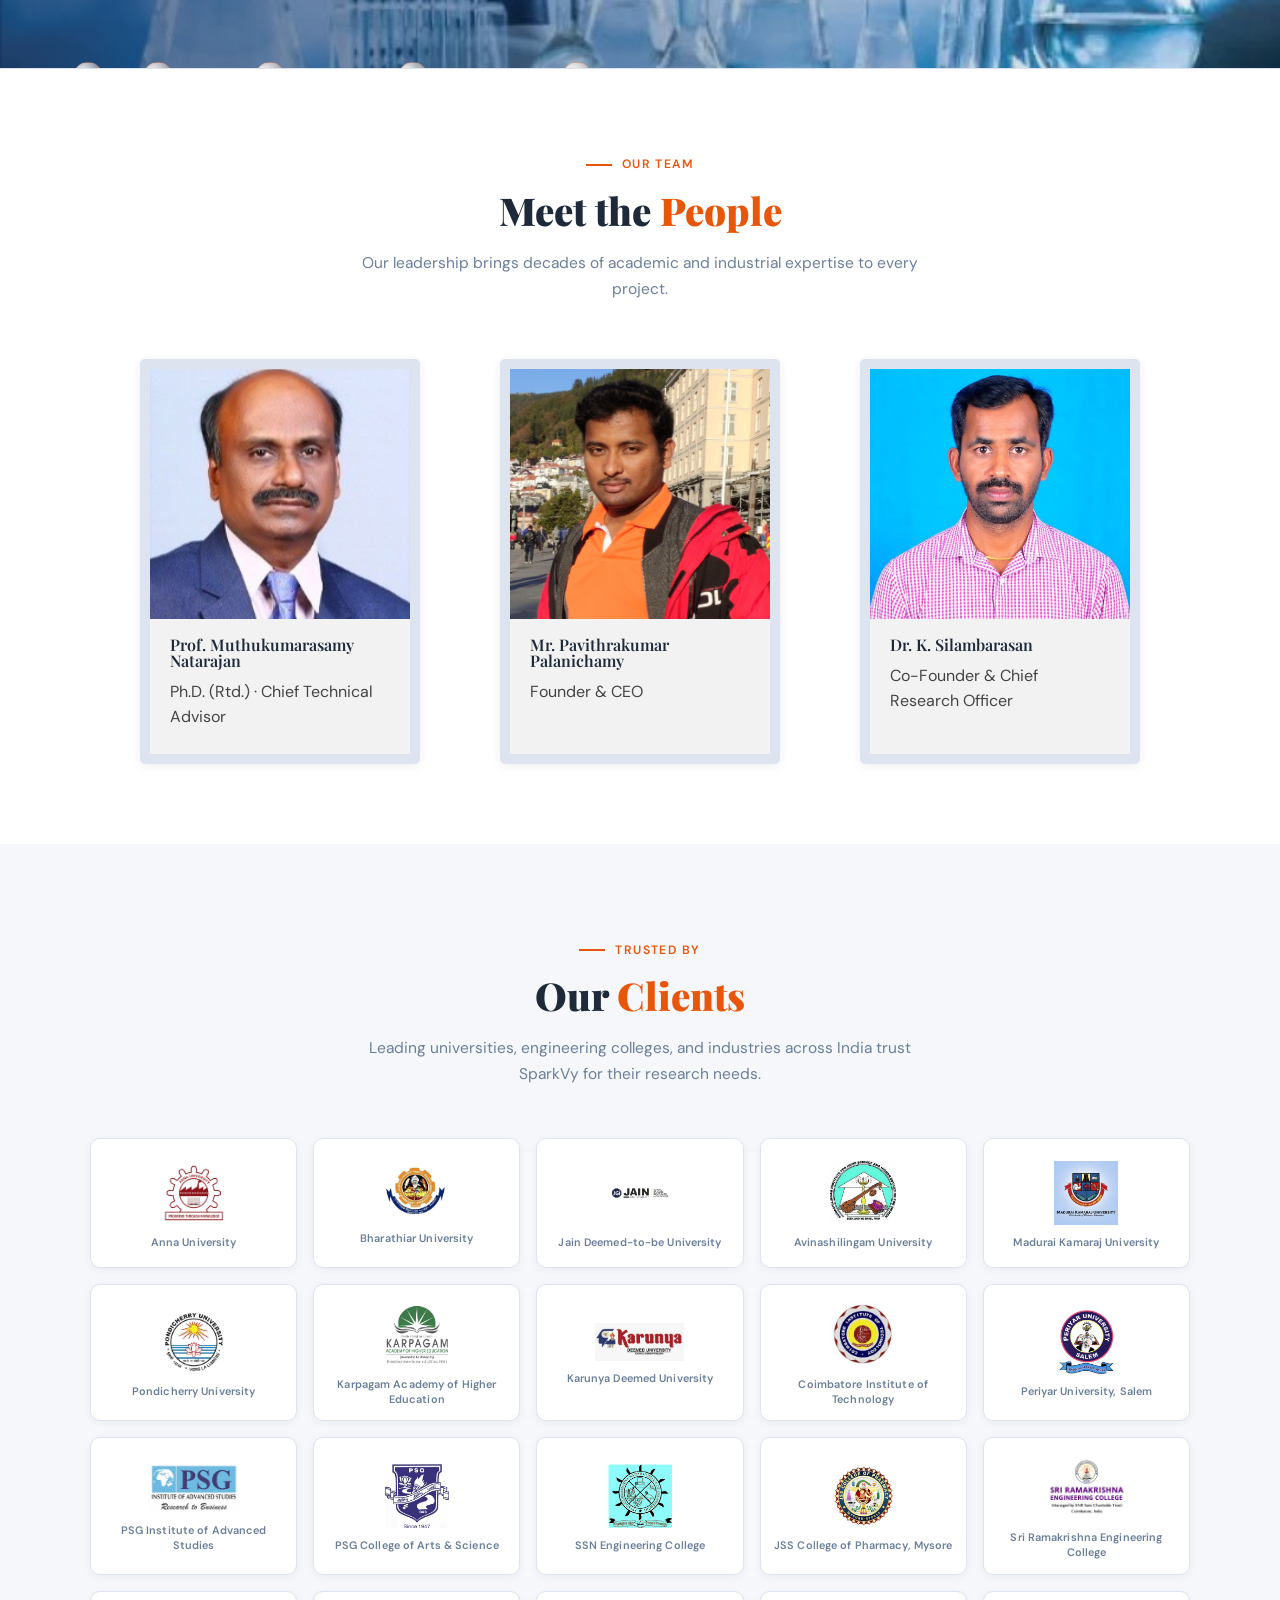
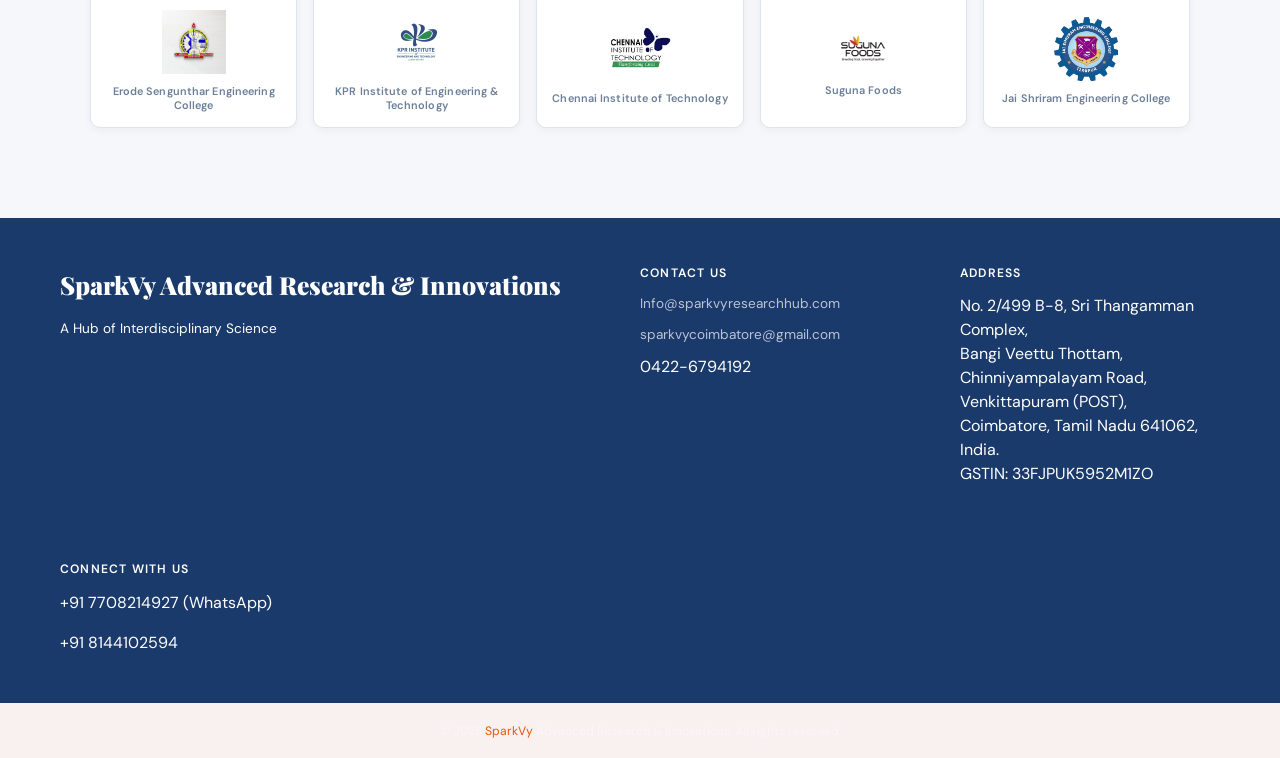
==== commit e2a918e0: "Update frontend API URLs for production" ====
--- a/frontend/index.html
+++ b/frontend/index.html
@@ -676,12 +676,7 @@
 
   const ADMIN_EMAIL = 'sparkvycoimbatore@gmail.com'; // case-insensitive check
   const SESSION_KEY = 'sparkvy_session';
-  // Local dev talks to your local FastAPI server; anywhere else (e.g. Vercel)
-  // talks to your deployed Render backend. Replace the URL below with your
-  // actual Render backend URL after you deploy it.
-  const API_BASE = (['localhost','127.0.0.1'].includes(window.location.hostname))
-    ? 'http://127.0.0.1:8000'
-    : 'https://sparkvy-backend.onrender.com';
+  const API_BASE = 'https://sparkvy-backend.onrender.com';
 
   /* ── Helpers ── */
   function getSession() {
